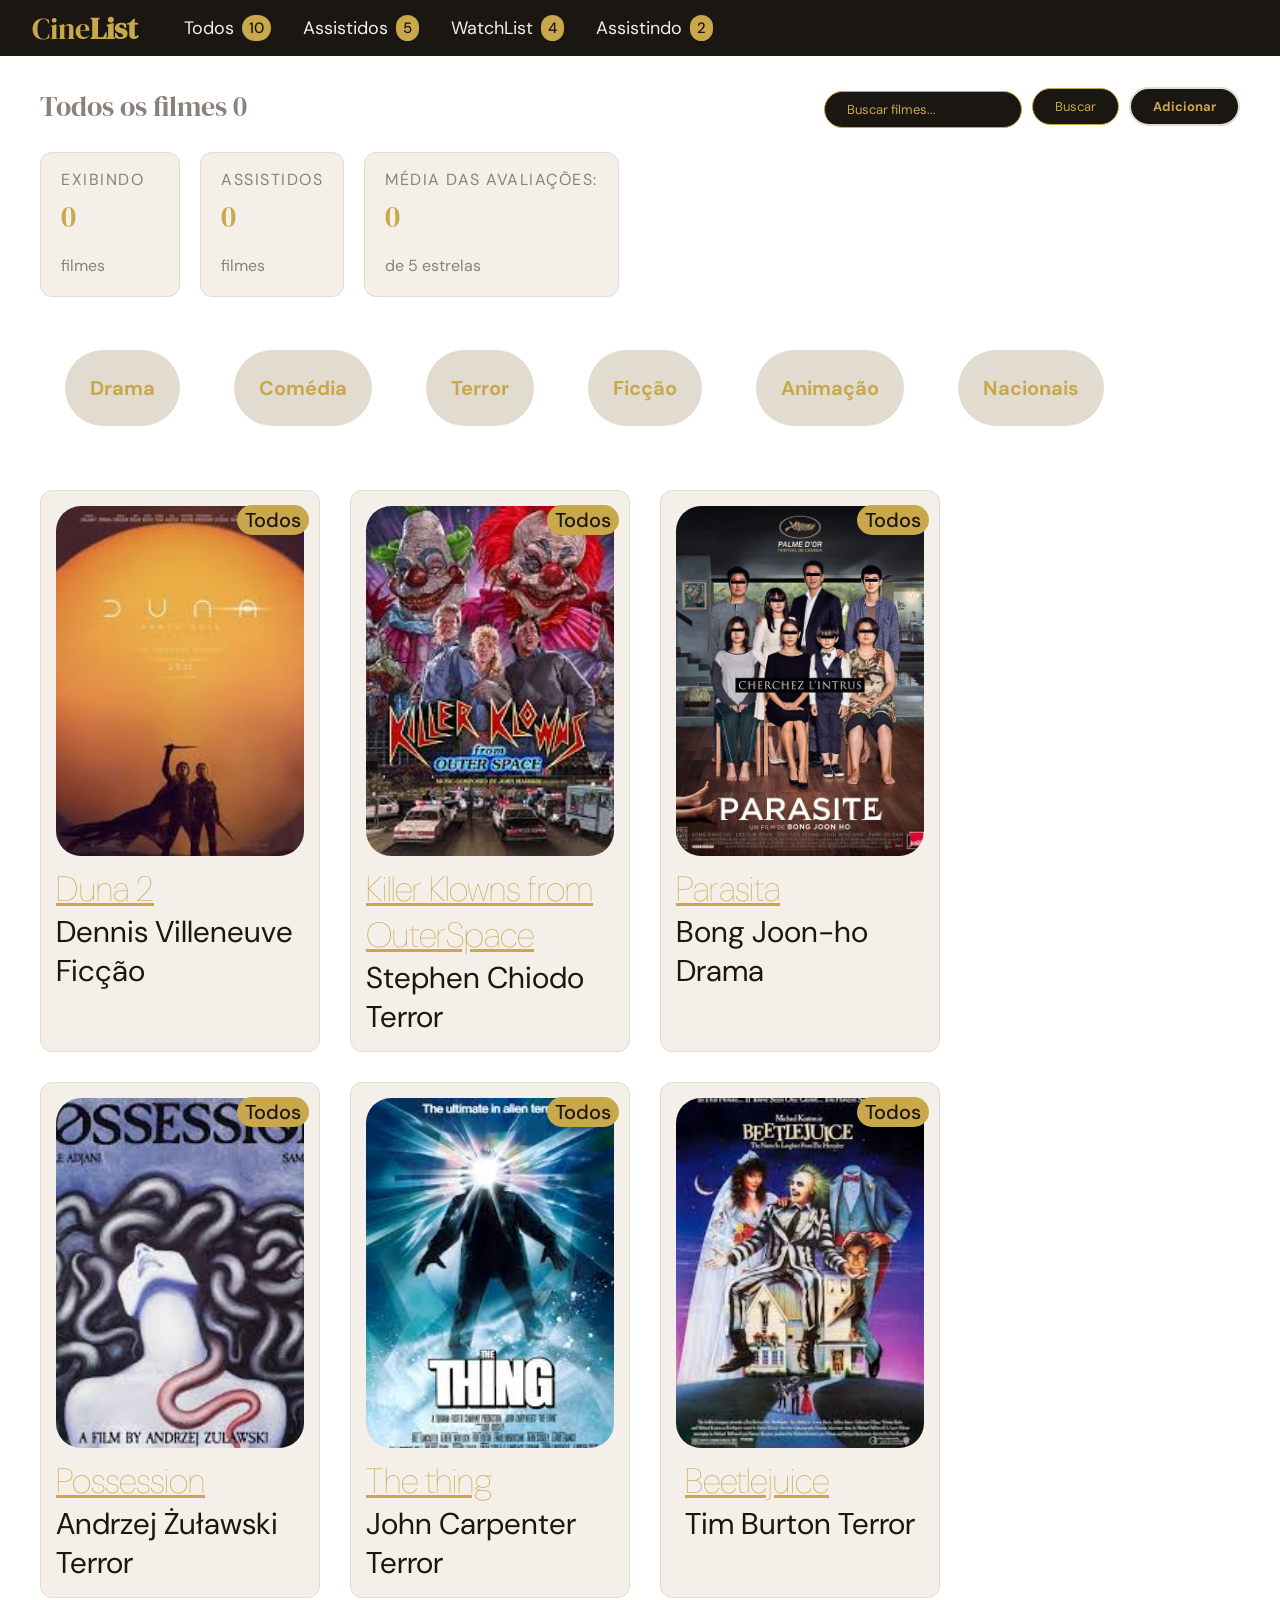
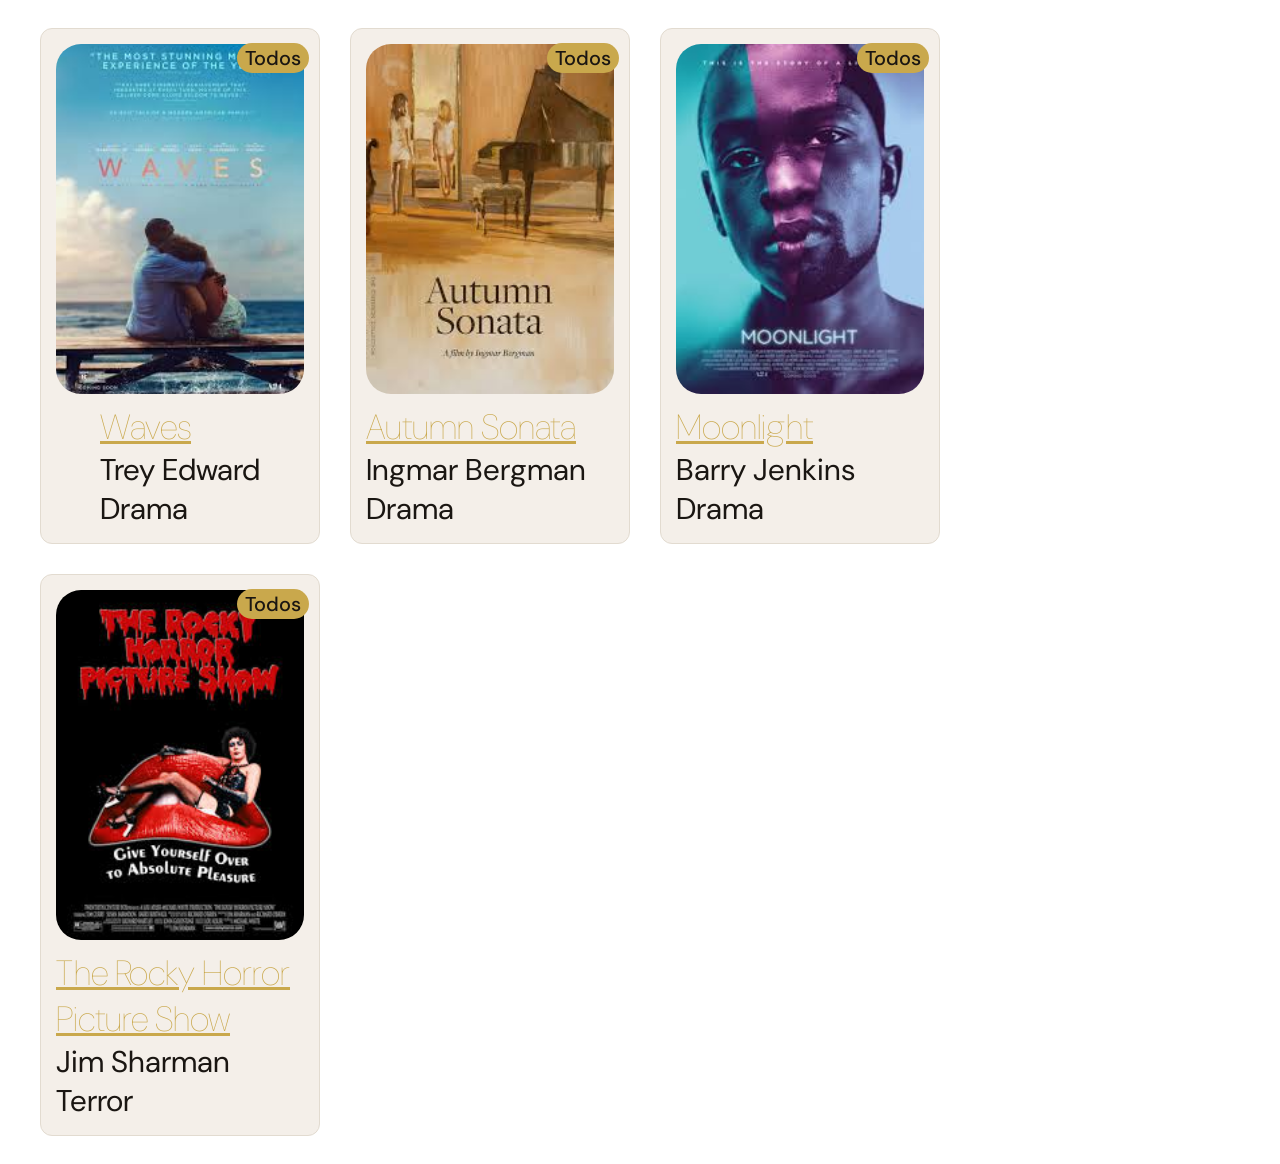
==== index.html @ 7d484a2e "primeiro" ====
<!DOCTYPE html>
<html lang="pt-br">
<head>
    <meta charset="UTF-8">
    <meta name="viewport" content="width=device-width, initial-scale=1.0">
    <title>CineList</title>
    <link href="https://fonts.googleapis.com/css2?family=DM+Serif+Display:ital@0;1&family=DM+Sans:opsz,wght@9..40,300;9..40,400;9..40,500&display=swap" rel="stylesheet">
    <link rel="stylesheet" href="style.css">
</head>
<body>
    <header class="header">
        <h1>Cine<strong>List</strong></h1>
        <nav class="menu">
            <a href="todos.html">Todos <span>10</span></a>
            <a href="assistidos.html">Assistidos <span>5</span></a>
            <a href="watchlist.html">WatchList <span>4</span></a>
            <a href="assistindo.html">Assistindo <span>2</span></a>
        </nav>
    </header>

    <main>
        <div id="todos">
            <h2>Todos os filmes <span id="contador">0</span></h2>
            <div id="pesquisa">
                <div>
                    <input type="text" id="buscador" placeholder="Buscar filmes...">
                </div>
                <button id="buscar">Buscar</button>
                <button type="submit" id="adicionarModal">Adicionar</button>

</div>
            </div>
        </div>

        <div class="cards">
            <div class="card">
                <p class="label">Exibindo</p>
                <h2>0</h2>
                <span>filmes</span>
            </div>
            <div class="card">
                <p class="label">Assistidos</p>
                <h2>0</h2>
                <span>filmes</span>
            </div>
            <div class="card">
                <p class="label">Média das avaliações: </p>
                <h2>0</h2>
                <span>de 5 estrelas</span>
            </div>
        </div>
        <div class="filtros">
            <div id="categoria">
                <a href="">Drama</a>
            </div>
            <div id="categoria">
                <a href="">Comédia</a>
            </div>
            <div id="categoria">
                <a href="">Terror</a>
            </div>
            <div id="categoria">
                <a href="">Ficção</a>
            </div>
            <div id="categoria">
                <a href="">Animação</a>
            </div>
            <div id="categoria">
                <a href="">Nacionais</a>
            </div>
        </div>
        <br>
        <div class="filmes">
            <div class="movie">
                <img src="duna.jpeg" alt="">
                <div class="info">
                    <h3 class="nome">Duna 2</h3>
                    <span class="diretor">Dennis Villeneuve</span>
                    <span class="genero">Ficção</span>
                    <span class="status">Todos</span>
                </div>
            </div>
            <div class="movie">
                <img src="killer.jpeg" alt="">
                <div class="info">
                    <h3 class="nome">Killer Klowns from OuterSpace</h3>
                    <span class="diretor">Stephen Chiodo</span>
                    <span class="genero">Terror</span>
                    <span class="status">Todos</span>
                </div>
            </div>
            <div class="movie">
                <img src="parasita.jpg" alt="">
                <div class="info">
                    <h3 class="nome">Parasita</h3>
                    <span class="diretor">Bong Joon-ho</span>
                    <span class="genero">Drama</span>
                    <span class="status">Todos</span>
                </div>
            </div>
            <div class="movie">
                <img src="possession.jpeg" alt="">
                <div class="info">
                    <h3 class="nome">Possession</h3>
                    <span class="diretor">Andrzej Żuławski</span>
                    <span class="genero">Terror</span>
                    <span class="status">Todos</span>
                </div>
            </div>
            <div class="movie">
                <img src="thing.jpeg" alt="">
                <div class="info">
                    <h3 class="nome">The thing</h3>
                    <span class="diretor">John Carpenter</span>
                    <span class="genero">Terror</span>
                    <span class="status">Todos</span>
                </div>
            </div>
            <div class="movie">
                <img src="beetlejuice.jpeg" alt="">
                <div class="info">
                    <h3 class="nome">Beetlejuice</h3>
                    <span class="diretor">Tim Burton</span>
                    <span class="genero">Terror</span>
                    <span class="status">Todos</span>
                </div>
                
            </div>
            <div class="movie">
                <img src="waves.jpeg" alt="">
                <div class="info">
                    <h3 class="nome">Waves</h3>
                    <span class="diretor">Trey Edward</p>
                    <span class="genero">Drama</span>
                    <span class="status">Todos</span>
                </div>

            </div>
            <div class="movie">
                <img src="sonata.jpeg" alt="">
                <div class="info">
                    <h3 class="nome">Autumn Sonata</h3>
                    <span class="diretor">Ingmar Bergman</span>
                    <span class="genero">Drama</span>
                    <span class="status">Todos</span>
                </div>
            </div>
            <div class="movie">
                <img src="moonlight.jpeg" alt="">
                <div class="info">
                    <h3 class="nome">Moonlight</h3>
                    <span class="diretor">Barry Jenkins</span>
                    <span class="genero">Drama</span>
                    <span class="status">Todos</span>
                </div>
            </div>
            <div class="movie">
                <img src="rocky.jpeg" alt="">
                <div class="info">
                    <h3 class="nome">The Rocky Horror Picture Show</h3>
                    <span class="diretor">Jim Sharman</span>
                    <span class="genero">Terror</span>
                    <span class="status">Todos</span>
                </div>
            </div>
        </div>
    </main>
    <div id="modal" class="hidden">
<div class="modal-content">
    <h2>Adicionar Filme</h2>
    <p id="tituloFilme"></p>
    <label>Nota:</label>
    <div class="rating">
        <span data-value="1">★</span>
        <span data-value="2">★</span>
        <span data-value="3">★</span>
        <span data-value="4">★</span>
        <span data-value="5">★</span>
    </div>
    <input type="hidden" id="nota">
    </div>

    <label>Categoria:</label>
    <select id="categoria">
        <option>Favorito</option>
        <option>Assistido</option>
        <option>Quero ver</option>
    </select>

    <label>
        <input type="checkbox" id="watchlist">Adicionar à watchlist
    </label>

    <button id="salvar">Salvar</button>
    <button id="fecharModal">Fechar</button>
    </div>
    <script src="script.js"></script>
</body>
</html>
---- style.css ----
@import url('https://fonts.googleapis.com/css2?family=DM+Serif+Display:ital@0;1&family=DM+Sans:opsz,wght@9..40,300;9..40,400;9..40,500&display=swap');

:root {
    --cream: #eae4dc;
    --card-bg: #f4efe9;
    --ink: #1a1612;
    --gold: #C9A84C;      
    --muted: #8a817c;
    --border: #e2dbd0;
}

* {
    box-sizing: border-box;
    margin: 0;
    padding: 0;
}

body {
    background-color: var(--yg);
    font-family: 'DM Sans', sans-serif;
    color: var(--ink);
    font-size: 30px;
}


.header {
    background-color: var(--ink);
    padding: 0 32px;
    height: 56px;
    display: flex;
    align-items: center;
    gap: 32px;            
}

.header h1 {
    color: var(--gold);
    font-family: 'DM Serif Display', serif;
    font-weight: 400;
    font-size: 30px;
    white-space: nowrap;
    flex-shrink: 0;
}

.menu {
    display: flex;
    gap: 4px;
    flex: 1;
}

.menu a {
    display: flex;
    align-items: center;
    gap: 8px;
    padding: 6px 14px;
    border-radius: 999px;
    background: transparent;
    border: none;       
    color: var(--card-bg);
    text-decoration: none;
    font-size: 18px;
    transition: background 0.15s, color 0.15s;
}

.menu a:hover {
    color: var(--ink);
    background: var(--gold);
}


.menu a span {
    background-color: var(--gold);
    color: var(--ink);
    padding: 1px 7px;
    border-radius: 999px;
    font-size: 15px;
    font-weight: 500;
    line-height: 1.6;
}
.menu a span:hover{
    background: #000000;
    color: var(--card-bg);
}

main {
    padding: 28px 40px;
}

#todos {
    display: flex;
    justify-content: space-between;
    align-items: center;
    margin-bottom: 24px;
}

#todos h2 {
    font-family: 'DM Serif Display', serif;
    font-size: 28px;
    font-weight: 400;
    color: var(--muted);
}

#pesquisa {
    display: flex;
    gap: 10px;
    align-items: center;
}

#buscar {
    background-color: var(--ink);
    color: var(--gold);
    border: 1px solid var(--gold);
    border-radius: 20px;
    padding: 9px 22px;
    font-family: 'DM Sans', sans-serif;
    font-size: 13px;
    cursor: pointer;
    transition: background 0.2s, color 0.2s;
}

#buscar:hover {
    background-color: var(--gold);
    color: var(--ink);
    font-weight: bold;
}

#buscador {
    background-color: var(--ink);
    color: var(--gold);
    border: 1px solid var(--gold);
    border-radius: 20px;
    padding: 9px 22px;
    font-family: 'DM Sans', sans-serif;
    font-size: 13px;
    cursor:text;
    transition: background 0.2s, color 0.2s;
    
}
#buscador:hover {
    background-color: var(--gold);
    color: var(--ink);
    font-weight: bold;
}
#buscador::placeholder{
    color: var(--gold);
}
#buscador:hover::placeholder{
    color: var(--ink);
}
.cards {
    display: flex;
    gap: 20px;
    flex-wrap: wrap;
    margin-bottom: 28px;
}

.card {
    background-color: var(--card-bg);
    padding: 16px 20px;
    border-radius: 12px;
    min-width: 140px;
    border: 1px solid var(--border);
}

.card .label {
    font-size: 16px;
    letter-spacing: 1.5px;
    text-transform: uppercase;
    color: var(--muted);
    margin: 0 0 6px;
}

.card h2 {
    font-family: 'DM Serif Display', serif;
    font-size: 30px;
    font-weight: 400;
    color: var(--gold);
    margin: 0 0 4px;
}

.card span {
    font-size: 16px;
    color: var(--muted);
}

.card:hover{
    transform: scale(1.1);
    background-color: var(--muted);
}
.card:hover .label {
    color: var(--ink);
}

.card:hover h2 {
    color: var(--gold);
}

.card:hover span {
    color: var(--ink);
}
#adicionarModal {
    background-color: var(--ink);
    color: var(--gold);
    border: 2px solid var(--border);
    border-radius: 20px;        /* igual ao #buscar */
    padding: 9px 22px;          /* igual ao #buscar */
    font-family: 'DM Sans', sans-serif;
    font-size: 13px;
    font-weight: bold;
    cursor: pointer;
    transition: background 0.2s, color 0.2s;
    width: auto;                
    height: auto;             
}

#adicionarModal:hover {
    background-color: var(--gold);
    color: var(--ink);
}
.filtros {
    display: flex;
    gap: 4px;
    flex: 1;
}

#categoria a {
    display: flex;
    align-items: center;
    padding: 25px;
    margin: 25px;
    border-radius: 999px;
    background: var(--border);
    border: none; 
    color: var(--gold);
    text-decoration: none;
    font-size: 20px;
    transition: background 0.15s, color 0.15s;
    font-weight: bold;
}

#categoria a:hover {
    color: var(--ink);
    background: var(--gold);
    text-decoration: underline;
}


.filmes {
    display: flex;
    flex-wrap: wrap;
    gap: 30px;
}
.movie {
    display: flex;
    flex-direction: column;
    align-items: center;
    width: 250px;
    position: relative;
}
.filmes img {
    width: 250px;
    height: 350px;
    object-fit: cover;
    border-radius: 25px;
    margin-bottom: 10px;
}

.movie img:hover {
    transform: scale(1.1);
    transition: ease-in-out 2ms;
    box-shadow: #000000;
}

.movie .nome {
    color: var(--gold);
    font-weight:lighter;
    text-decoration:underline;
    
}
.movie {
    background-color: var(--card-bg);
    border: 1px solid var(--border);
    border-radius: 12px;
    overflow: hidden;
    width: 280px;
    padding: 15px;
    transition: transform 0.2s, box-shadow 0.2s;
    cursor: pointer;
}

.movie:hover {
    transform: translateY(-4px);
    box-shadow: 0 10px 24px rgba(0,0,0,0.12);
}

.movie img {
    width: 100%;
    aspect-ratio: 2/3;
    object-fit: cover;
    display: block;
}

.movie-info {
    padding: 12px;
    display: flex;
    flex-direction: column;
    gap: 4px;
}

.movie-info h3 {
    font-family: 'DM Serif Display', serif;
    font-size: 12px;
    color: var(--gold);
    margin: 0;
}


.status {
    display: inline-block;
    background-color: var(--gold);
    color: var(--ink);
    font-size: 20px;
    font-weight: 500;
    padding: 2px 8px;
    border-radius: 999px;
    align-self: flex-start;
    margin-top: 4px;
    position: absolute;
    top: 10px;
    right: 10px;
}

#modal {
    display: none;
    position: fixed;
    inset: 0;
    background: rgba(0,0,0,0.6);

    align-items: center;
    justify-content: center;

    z-index: 9999;
}

#modal.active {
    display: flex;
}

.modal-content {
    background: var(--card-bg);
    color: var(--ink);
    padding: 30px;
    border-radius: 16px;
    border: 1px solid var(--border);

    width: 400px;
    max-width: 90%;

    display: flex;
    flex-direction: column;
    gap: 12px;
}
.modal-content h2 {
    font-family: 'DM Serif Display', serif;
    color: var(--gold);
}
.modal-content input,
.modal-content select {
    padding: 8px;
    border-radius: 8px;
    border: 1px solid var(--border);
}
.rating span {
    font-size: 24px;
    color: var(--border);
    cursor: pointer;
    transition: 0.2s;
}

.rating span.active {
    color: var(--gold);
}
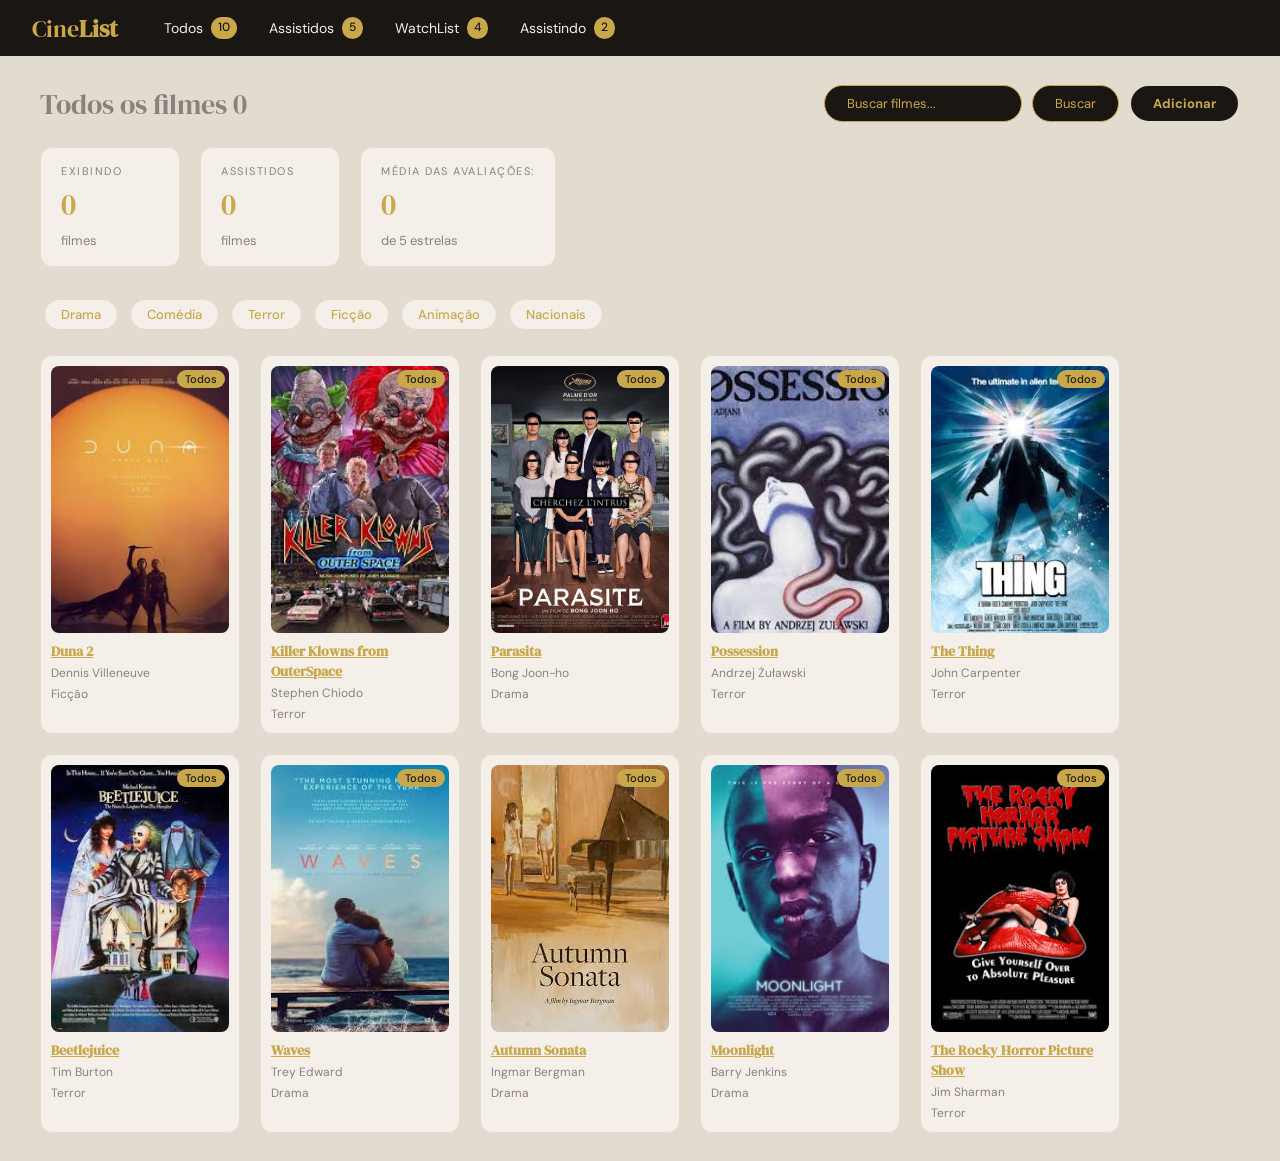
==== commit 78047ee7: "repaginacao" ====
--- a/index.html
+++ b/index.html
@@ -11,7 +11,7 @@
     <header class="header">
         <h1>Cine<strong>List</strong></h1>
         <nav class="menu">
-            <a href="todos.html">Todos <span>10</span></a>
+            <a href="index.html">Todos <span>10</span></a>
             <a href="assistidos.html">Assistidos <span>5</span></a>
             <a href="watchlist.html">WatchList <span>4</span></a>
             <a href="assistindo.html">Assistindo <span>2</span></a>
@@ -22,13 +22,9 @@
         <div id="todos">
             <h2>Todos os filmes <span id="contador">0</span></h2>
             <div id="pesquisa">
-                <div>
-                    <input type="text" id="buscador" placeholder="Buscar filmes...">
-                </div>
+                <input type="text" id="buscador" placeholder="Buscar filmes...">
                 <button id="buscar">Buscar</button>
-                <button type="submit" id="adicionarModal">Adicionar</button>
-
-</div>
+                <button type="button" id="adicionarModal">Adicionar</button>
             </div>
         </div>
 
@@ -44,156 +40,162 @@
                 <span>filmes</span>
             </div>
             <div class="card">
-                <p class="label">Média das avaliações: </p>
+                <p class="label">Média das avaliações:</p>
                 <h2>0</h2>
                 <span>de 5 estrelas</span>
             </div>
         </div>
+
         <div class="filtros">
-            <div id="categoria">
-                <a href="">Drama</a>
-            </div>
-            <div id="categoria">
-                <a href="">Comédia</a>
-            </div>
-            <div id="categoria">
-                <a href="">Terror</a>
-            </div>
-            <div id="categoria">
-                <a href="">Ficção</a>
-            </div>
-            <div id="categoria">
-                <a href="">Animação</a>
-            </div>
-            <div id="categoria">
-                <a href="">Nacionais</a>
-            </div>
-        </div>
+            <div class="categoria"><a href="">Drama</a></div>
+            <div class="categoria"><a href="">Comédia</a></div>
+            <div class="categoria"><a href="">Terror</a></div>
+            <div class="categoria"><a href="">Ficção</a></div>
+            <div class="categoria"><a href="">Animação</a></div>
+            <div class="categoria"><a href="">Nacionais</a></div>
+        </div>
+
         <br>
+
         <div class="filmes">
             <div class="movie">
-                <img src="duna.jpeg" alt="">
+                <img src="duna.jpeg" alt="Duna 2">
                 <div class="info">
                     <h3 class="nome">Duna 2</h3>
                     <span class="diretor">Dennis Villeneuve</span>
+                    <br>
                     <span class="genero">Ficção</span>
                     <span class="status">Todos</span>
                 </div>
             </div>
             <div class="movie">
-                <img src="killer.jpeg" alt="">
+                <img src="killer.jpeg" alt="Killer Klowns">
                 <div class="info">
                     <h3 class="nome">Killer Klowns from OuterSpace</h3>
                     <span class="diretor">Stephen Chiodo</span>
-                    <span class="genero">Terror</span>
-                    <span class="status">Todos</span>
-                </div>
-            </div>
-            <div class="movie">
-                <img src="parasita.jpg" alt="">
+                    <br>
+                    <span class="genero">Terror</span>
+                    <span class="status">Todos</span>
+                </div>
+            </div>
+            <div class="movie">
+                <img src="parasita.jpg" alt="Parasita">
                 <div class="info">
                     <h3 class="nome">Parasita</h3>
                     <span class="diretor">Bong Joon-ho</span>
-                    <span class="genero">Drama</span>
-                    <span class="status">Todos</span>
-                </div>
-            </div>
-            <div class="movie">
-                <img src="possession.jpeg" alt="">
+                    <br>
+                    <span class="genero">Drama</span>
+                    <span class="status">Todos</span>
+                </div>
+            </div>
+            <div class="movie">
+                <img src="possession.jpeg" alt="Possession">
                 <div class="info">
                     <h3 class="nome">Possession</h3>
                     <span class="diretor">Andrzej Żuławski</span>
-                    <span class="genero">Terror</span>
-                    <span class="status">Todos</span>
-                </div>
-            </div>
-            <div class="movie">
-                <img src="thing.jpeg" alt="">
-                <div class="info">
-                    <h3 class="nome">The thing</h3>
+                    <br>
+                    <span class="genero">Terror</span>
+                    <span class="status">Todos</span>
+                </div>
+            </div>
+            <div class="movie">
+                <img src="thing.jpeg" alt="The Thing">
+                <div class="info">
+                    <h3 class="nome">The Thing</h3>
                     <span class="diretor">John Carpenter</span>
-                    <span class="genero">Terror</span>
-                    <span class="status">Todos</span>
-                </div>
-            </div>
-            <div class="movie">
-                <img src="beetlejuice.jpeg" alt="">
+                    <br>
+                    <span class="genero">Terror</span>
+                    <span class="status">Todos</span>
+                </div>
+            </div>
+            <div class="movie">
+                <img src="beetlejuice.jpeg" alt="Beetlejuice">
                 <div class="info">
                     <h3 class="nome">Beetlejuice</h3>
                     <span class="diretor">Tim Burton</span>
-                    <span class="genero">Terror</span>
-                    <span class="status">Todos</span>
-                </div>
-                
-            </div>
-            <div class="movie">
-                <img src="waves.jpeg" alt="">
+                    <br>
+                    <span class="genero">Terror</span>
+                    <span class="status">Todos</span>
+                </div>
+            </div>
+            <div class="movie">
+                <img src="waves.jpeg" alt="Waves">
                 <div class="info">
                     <h3 class="nome">Waves</h3>
-                    <span class="diretor">Trey Edward</p>
-                    <span class="genero">Drama</span>
-                    <span class="status">Todos</span>
-                </div>
-
-            </div>
-            <div class="movie">
-                <img src="sonata.jpeg" alt="">
+                    <span class="diretor">Trey Edward</span>
+                    <br>
+                    <span class="genero">Drama</span>
+                    <span class="status">Todos</span>
+                </div>
+            </div>
+            <div class="movie">
+                <img src="sonata.jpeg" alt="Autumn Sonata">
                 <div class="info">
                     <h3 class="nome">Autumn Sonata</h3>
                     <span class="diretor">Ingmar Bergman</span>
-                    <span class="genero">Drama</span>
-                    <span class="status">Todos</span>
-                </div>
-            </div>
-            <div class="movie">
-                <img src="moonlight.jpeg" alt="">
+                    <br>
+                    <span class="genero">Drama</span>
+                    <span class="status">Todos</span>
+                </div>
+            </div>
+            <div class="movie">
+                <img src="moonlight.jpeg" alt="Moonlight">
                 <div class="info">
                     <h3 class="nome">Moonlight</h3>
                     <span class="diretor">Barry Jenkins</span>
-                    <span class="genero">Drama</span>
-                    <span class="status">Todos</span>
-                </div>
-            </div>
-            <div class="movie">
-                <img src="rocky.jpeg" alt="">
+                    <br>
+                    <span class="genero">Drama</span>
+                    <span class="status">Todos</span>
+                </div>
+            </div>
+            <div class="movie">
+                <img src="rocky.jpeg" alt="Rocky Horror">
                 <div class="info">
                     <h3 class="nome">The Rocky Horror Picture Show</h3>
                     <span class="diretor">Jim Sharman</span>
+                    <br>
                     <span class="genero">Terror</span>
                     <span class="status">Todos</span>
                 </div>
             </div>
         </div>
     </main>
-    <div id="modal" class="hidden">
-<div class="modal-content">
-    <h2>Adicionar Filme</h2>
-    <p id="tituloFilme"></p>
-    <label>Nota:</label>
-    <div class="rating">
-        <span data-value="1">★</span>
-        <span data-value="2">★</span>
-        <span data-value="3">★</span>
-        <span data-value="4">★</span>
-        <span data-value="5">★</span>
+    <div id="modal">
+        <div class="modal-content">
+            <h2 id="tituloFilme"></h2>
+            <img id="posterDetalhe" style="width:100%; border-radius:10px;" alt="">
+            <p id="descricaoFilme"></p>
+            <p id="notaGeral"></p>
+            <p id="suaNota"></p>
+            <p id="infoExtra"></p>
+
+            <label>Nota</label>
+            <div class="rating">
+                <span data-value="1">★</span>
+                <span data-value="2">★</span>
+                <span data-value="3">★</span>
+                <span data-value="4">★</span>
+                <span data-value="5">★</span>
+            </div>
+
+            <label>Categoria</label>
+            <select id="categoriaFilme">
+                <option value="Favorito">Favorito</option>
+                <option value="Assistido">Assistido</option>
+                <option value="Quero ver">Quero ver</option>
+            </select>
+
+            <label style="display:flex; align-items:center; gap:8px; font-size:14px;">
+                <input type="checkbox" id="watchlist"> Adicionar à Watchlist
+            </label>
+
+            <div class="modal-actions">
+                <button id="salvar">Salvar</button>
+                <button id="fecharModal">Cancelar</button>
+            </div>
+        </div>
     </div>
-    <input type="hidden" id="nota">
-    </div>
-
-    <label>Categoria:</label>
-    <select id="categoria">
-        <option>Favorito</option>
-        <option>Assistido</option>
-        <option>Quero ver</option>
-    </select>
-
-    <label>
-        <input type="checkbox" id="watchlist">Adicionar à watchlist
-    </label>
-
-    <button id="salvar">Salvar</button>
-    <button id="fecharModal">Fechar</button>
-    </div>
+
     <script src="script.js"></script>
 </body>
 </html>
--- a/style.css
+++ b/style.css
@@ -1,11 +1,10 @@
-
 @import url('https://fonts.googleapis.com/css2?family=DM+Serif+Display:ital@0;1&family=DM+Sans:opsz,wght@9..40,300;9..40,400;9..40,500&display=swap');
 
 :root {
     --cream: #eae4dc;
     --card-bg: #f4efe9;
     --ink: #1a1612;
-    --gold: #C9A84C;      
+    --gold: #C9A84C;
     --muted: #8a817c;
     --border: #e2dbd0;
 }
@@ -17,27 +16,27 @@
 }
 
 body {
-    background-color: var(--yg);
+    background-color: var(--border);
     font-family: 'DM Sans', sans-serif;
     color: var(--ink);
-    font-size: 30px;
-}
-
-
+    font-size: 16px; /* CORRIGIDO: estava 30px, deixava tudo gigante */
+}
+
+/* ---- HEADER ---- */
 .header {
     background-color: var(--ink);
     padding: 0 32px;
     height: 56px;
     display: flex;
     align-items: center;
-    gap: 32px;            
+    gap: 32px;
 }
 
 .header h1 {
     color: var(--gold);
     font-family: 'DM Serif Display', serif;
     font-weight: 400;
-    font-size: 30px;
+    font-size: 24px;
     white-space: nowrap;
     flex-shrink: 0;
 }
@@ -55,10 +54,10 @@
     padding: 6px 14px;
     border-radius: 999px;
     background: transparent;
-    border: none;       
+    border: none;
     color: var(--card-bg);
     text-decoration: none;
-    font-size: 18px;
+    font-size: 14px;
     transition: background 0.15s, color 0.15s;
 }
 
@@ -66,22 +65,23 @@
     color: var(--ink);
     background: var(--gold);
 }
-
 
 .menu a span {
     background-color: var(--gold);
     color: var(--ink);
     padding: 1px 7px;
     border-radius: 999px;
-    font-size: 15px;
+    font-size: 12px;
     font-weight: 500;
     line-height: 1.6;
 }
-.menu a span:hover{
+
+.menu a:hover span {
     background: #000000;
     color: var(--card-bg);
 }
 
+/* ---- MAIN ---- */
 main {
     padding: 28px 40px;
 }
@@ -106,7 +106,9 @@
     align-items: center;
 }
 
-#buscar {
+/* ---- BOTÕES DE PESQUISA ---- */
+#buscar,
+#adicionarModal {
     background-color: var(--ink);
     color: var(--gold);
     border: 1px solid var(--gold);
@@ -118,9 +120,15 @@
     transition: background 0.2s, color 0.2s;
 }
 
-#buscar:hover {
+#buscar:hover,
+#adicionarModal:hover {
     background-color: var(--gold);
     color: var(--ink);
+    font-weight: bold;
+}
+
+#adicionarModal {
+    border: 2px solid var(--border);
     font-weight: bold;
 }
 
@@ -132,21 +140,27 @@
     padding: 9px 22px;
     font-family: 'DM Sans', sans-serif;
     font-size: 13px;
-    cursor:text;
+    cursor: text;
     transition: background 0.2s, color 0.2s;
-    
-}
-#buscador:hover {
+    outline: none;
+}
+
+#buscador:hover,
+#buscador:focus {
     background-color: var(--gold);
     color: var(--ink);
-    font-weight: bold;
-}
-#buscador::placeholder{
-    color: var(--gold);
-}
-#buscador:hover::placeholder{
-    color: var(--ink);
-}
+}
+
+#buscador::placeholder {
+    color: var(--gold);
+}
+
+#buscador:hover::placeholder,
+#buscador:focus::placeholder {
+    color: var(--ink);
+}
+
+/* ---- CARDS DE STATS ---- */
 .cards {
     display: flex;
     gap: 20px;
@@ -160,10 +174,11 @@
     border-radius: 12px;
     min-width: 140px;
     border: 1px solid var(--border);
+    transition: transform 0.2s, background 0.2s;
 }
 
 .card .label {
-    font-size: 16px;
+    font-size: 11px;
     letter-spacing: 1.5px;
     text-transform: uppercase;
     color: var(--muted);
@@ -179,113 +194,71 @@
 }
 
 .card span {
-    font-size: 16px;
-    color: var(--muted);
-}
-
-.card:hover{
-    transform: scale(1.1);
+    font-size: 13px;
+    color: var(--muted);
+}
+
+.card:hover {
+    transform: scale(1.05);
     background-color: var(--muted);
 }
+
 .card:hover .label {
     color: var(--ink);
 }
 
-.card:hover h2 {
-    color: var(--gold);
-}
-
 .card:hover span {
     color: var(--ink);
 }
-#adicionarModal {
-    background-color: var(--ink);
-    color: var(--gold);
-    border: 2px solid var(--border);
-    border-radius: 20px;        /* igual ao #buscar */
-    padding: 9px 22px;          /* igual ao #buscar */
-    font-family: 'DM Sans', sans-serif;
-    font-size: 13px;
-    font-weight: bold;
-    cursor: pointer;
-    transition: background 0.2s, color 0.2s;
-    width: auto;                
-    height: auto;             
-}
-
-#adicionarModal:hover {
-    background-color: var(--gold);
-    color: var(--ink);
-}
+
+/* ---- FILTROS ---- */
 .filtros {
     display: flex;
     gap: 4px;
-    flex: 1;
-}
-
-#categoria a {
-    display: flex;
-    align-items: center;
-    padding: 25px;
-    margin: 25px;
+    flex-wrap: wrap;
+}
+
+/* CORRIGIDO: era #categoria (id duplicado), agora é .categoria */
+.categoria a {
+    display: inline-flex;
+    align-items: center;
+    padding: 6px 16px;
+    margin: 4px;
     border-radius: 999px;
-    background: var(--border);
-    border: none; 
+    background: var(--card-bg);
+    border: 1px solid var(--border);
     color: var(--gold);
     text-decoration: none;
-    font-size: 20px;
+    font-size: 13px;
+    font-weight: 500;
     transition: background 0.15s, color 0.15s;
-    font-weight: bold;
-}
-
-#categoria a:hover {
+}
+
+.categoria a:hover {
     color: var(--ink);
     background: var(--gold);
-    text-decoration: underline;
-}
-
-
+}
+
+/* ---- FILMES ---- */
 .filmes {
     display: flex;
     flex-wrap: wrap;
-    gap: 30px;
-}
-.movie {
-    display: flex;
-    flex-direction: column;
-    align-items: center;
-    width: 250px;
-    position: relative;
-}
-.filmes img {
-    width: 250px;
-    height: 350px;
-    object-fit: cover;
-    border-radius: 25px;
-    margin-bottom: 10px;
-}
-
-.movie img:hover {
-    transform: scale(1.1);
-    transition: ease-in-out 2ms;
-    box-shadow: #000000;
-}
-
-.movie .nome {
-    color: var(--gold);
-    font-weight:lighter;
-    text-decoration:underline;
-    
-}
+    gap: 20px;
+}
+
 .movie {
     background-color: var(--card-bg);
     border: 1px solid var(--border);
     border-radius: 12px;
     overflow: hidden;
-    width: 280px;
-    padding: 15px;
+    width: 200px;
+    padding: 10px;
     transition: transform 0.2s, box-shadow 0.2s;
     cursor: pointer;
+    position: relative;
+    display: flex;
+    flex-direction: column;
+    gap: 8px;
 }
 
 .movie:hover {
@@ -297,86 +270,243 @@
     width: 100%;
     aspect-ratio: 2/3;
     object-fit: cover;
+    border-radius: 8px;
     display: block;
 }
 
-.movie-info {
-    padding: 12px;
-    display: flex;
-    flex-direction: column;
-    gap: 4px;
-}
-
-.movie-info h3 {
+.movie .nome {
     font-family: 'DM Serif Display', serif;
+    font-size: 14px;
+    color: var(--gold);
+    text-decoration: underline;
+}
+
+.movie .diretor,
+.movie .genero {
     font-size: 12px;
-    color: var(--gold);
-    margin: 0;
-}
-
+    color: var(--muted);
+}
 
 .status {
     display: inline-block;
     background-color: var(--gold);
     color: var(--ink);
-    font-size: 20px;
+    font-size: 11px;
     font-weight: 500;
     padding: 2px 8px;
     border-radius: 999px;
-    align-self: flex-start;
-    margin-top: 4px;
     position: absolute;
-    top: 10px;
-    right: 10px;
-}
-
+    top: 14px;
+    right: 14px;
+}
+
+/* ---- MODAL ---- */
+
+/* CORRIGIDO: era display:none com classe .hidden no HTML;
+   agora o modal começa oculto via CSS e ativa com .active */
 #modal {
-    display: none;
     position: fixed;
     inset: 0;
-    background: rgba(0,0,0,0.6);
-
+    background: rgba(0, 0, 0, 0.65);
+    backdrop-filter: blur(6px);
+    display: none;          /* oculto por padrão */
     align-items: center;
     justify-content: center;
-
     z-index: 9999;
 }
 
 #modal.active {
-    display: flex;
+    display: flex;          /* visível quando JS adiciona .active */
 }
 
 .modal-content {
     background: var(--card-bg);
     color: var(--ink);
-    padding: 30px;
-    border-radius: 16px;
+    padding: 28px;
+    border-radius: 20px;
     border: 1px solid var(--border);
-
-    width: 400px;
+    width: 420px;
     max-width: 90%;
-
+    max-height: 90vh;
+    overflow-y: auto;
     display: flex;
     flex-direction: column;
-    gap: 12px;
-}
+    gap: 14px;
+    box-shadow: 0 20px 60px rgba(0,0,0,0.25);
+    animation: fadeIn 0.25s ease;
+}
+
 .modal-content h2 {
     font-family: 'DM Serif Display', serif;
     color: var(--gold);
-}
-.modal-content input,
-.modal-content select {
-    padding: 8px;
-    border-radius: 8px;
-    border: 1px solid var(--border);
-}
+    font-size: 22px;
+}
+
+.modal-content label {
+    font-size: 13px;
+    color: var(--muted);
+    font-weight: 500;
+}
+
+#infoExtra {
+    font-size: 13px;
+    color: var(--muted);
+}
+
+#descricaoFilme {
+    font-size: 13px;
+    color: var(--muted);
+    line-height: 1.5;
+}
+
+#notaGeral,
+#suaNota {
+    font-size: 13px;
+    font-weight: 400;
+    color: var(--ink);
+}
+
+.rating {
+    display: flex;
+    gap: 6px;
+}
+
 .rating span {
-    font-size: 24px;
+    font-size: 26px;
     color: var(--border);
     cursor: pointer;
     transition: 0.2s;
 }
 
+.rating span:hover,
 .rating span.active {
     color: var(--gold);
+    transform: scale(1.2);
+}
+
+.modal-content select {
+    padding: 10px;
+    border-radius: 10px;
+    border: 1px solid var(--border);
+    background: white;
+    font-family: 'DM Sans', sans-serif;
+    font-size: 14px;
+    color: var(--ink);
+}
+
+.modal-actions {
+    display: flex;
+    justify-content: space-between;
+    gap: 10px;
+}
+
+.modal-actions button {
+    flex: 1;
+    padding: 10px;
+    border-radius: 999px;
+    border: none;
+    font-size: 14px;
+    font-weight: bold;
+    cursor: pointer;
+    transition: 0.2s;
+}
+
+#salvar {
+    background: var(--gold);
+    color: var(--ink);
+}
+
+#salvar:hover {
+    transform: scale(1.05);
+}
+
+#fecharModal {
+    background: transparent;
+    border: 1px solid var(--border) !important;
+    color: var(--ink);
+}
+
+#fecharModal:hover {
+    background: var(--border);
+}
+
+@keyframes fadeIn {
+    from {
+        opacity: 0;
+        transform: translateY(10px);
+    }
+    to {
+        opacity: 1;
+        transform: translateY(0);
+    }
+}
+
+/* ---- LINK ATIVO NO MENU ---- */
+.menu a.ativo {
+    background: var(--gold);
+    color: var(--ink);
+    font-weight: 500;
+}
+
+.menu a.ativo span {
+    background: var(--ink);
+    color: var(--gold);
+}
+
+/* ---- BOTÃO REMOVER ---- */
+.btn-remover {
+    background: transparent !important;
+    border: 1px solid #c0392b !important;
+    color: #c0392b !important;
+}
+
+.btn-remover:hover {
+    background: #c0392b !important;
+    color: #fff !important;
+}
+
+/* ---- ESTADO VAZIO ---- */
+.vazio {
+    text-align: center;
+    padding: 60px 20px;
+    color: var(--muted);
+    font-size: 15px;
+    display: flex;
+    flex-direction: column;
+    align-items: center;
+    gap: 12px;
+}
+
+.vazio a {
+    color: var(--gold);
+    text-decoration: underline;
+    font-size: 14px;
+}
+
+.hidden {
+    display: none !important;
+}
+
+/* ---- TOAST ---- */
+#toast {
+    position: fixed;
+    bottom: 32px;
+    left: 50%;
+    transform: translateX(-50%) translateY(20px);
+    background: var(--ink);
+    color: var(--gold);
+    border: 1px solid var(--gold);
+    padding: 10px 24px;
+    border-radius: 999px;
+    font-size: 14px;
+    font-weight: 500;
+    opacity: 0;
+    pointer-events: none;
+    transition: opacity 0.3s ease, transform 0.3s ease;
+    z-index: 99999;
+}
+
+#toast.show {
+    opacity: 1;
+    transform: translateX(-50%) translateY(0);
 }
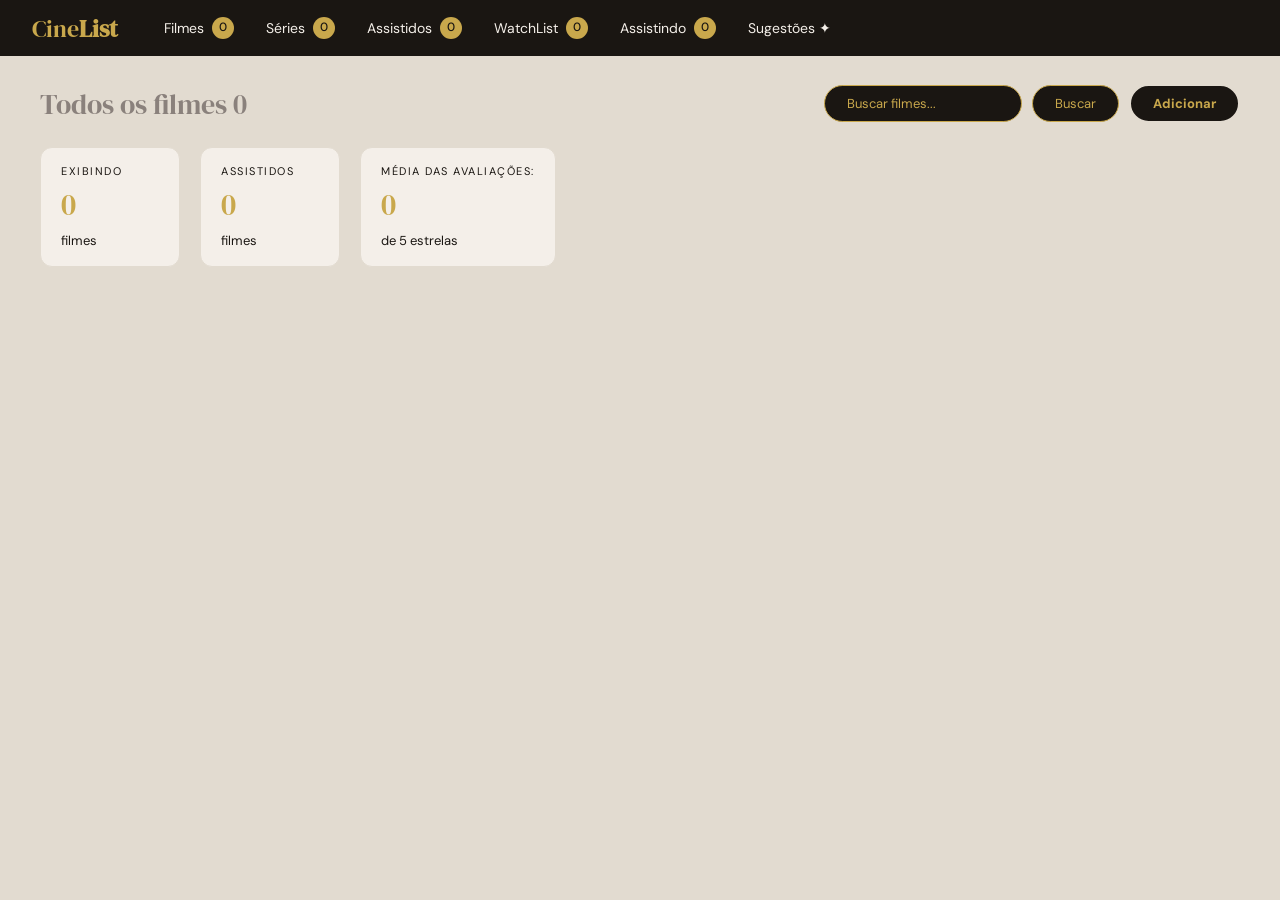
==== commit 70630c8c: "consertar erros" ====
--- a/index.html
+++ b/index.html
@@ -9,12 +9,14 @@
 </head>
 <body>
     <header class="header">
-        <h1>Cine<strong>List</strong></h1>
+        <a href="index.html" class="logo-link"><h1>Cine<strong>List</strong></h1></a>
         <nav class="menu">
-            <a href="index.html">Todos <span>10</span></a>
-            <a href="assistidos.html">Assistidos <span>5</span></a>
-            <a href="watchlist.html">WatchList <span>4</span></a>
-            <a href="assistindo.html">Assistindo <span>2</span></a>
+            <a href="index.html">Filmes <span id="nav-count-filmes">0</span></a>
+            <a href="series.html">Séries <span id="nav-count-series">0</span></a>
+            <a href="assistidos.html">Assistidos <span id="nav-count-assistidos">0</span></a>
+            <a href="watchlist.html">WatchList <span id="nav-count-watchlist">0</span></a>
+            <a href="assistindo.html">Assistindo <span id="nav-count-assistindo">0</span></a>
+            <a href="sugestoes.html">Sugestões ✦</a>
         </nav>
     </header>
 
@@ -46,120 +48,11 @@
             </div>
         </div>
 
-        <div class="filtros">
-            <div class="categoria"><a href="">Drama</a></div>
-            <div class="categoria"><a href="">Comédia</a></div>
-            <div class="categoria"><a href="">Terror</a></div>
-            <div class="categoria"><a href="">Ficção</a></div>
-            <div class="categoria"><a href="">Animação</a></div>
-            <div class="categoria"><a href="">Nacionais</a></div>
-        </div>
+        <div class="filtros"></div>
+        <br>
+        <div class="filmes"></div>
+    </main>
 
-        <br>
-
-        <div class="filmes">
-            <div class="movie">
-                <img src="duna.jpeg" alt="Duna 2">
-                <div class="info">
-                    <h3 class="nome">Duna 2</h3>
-                    <span class="diretor">Dennis Villeneuve</span>
-                    <br>
-                    <span class="genero">Ficção</span>
-                    <span class="status">Todos</span>
-                </div>
-            </div>
-            <div class="movie">
-                <img src="killer.jpeg" alt="Killer Klowns">
-                <div class="info">
-                    <h3 class="nome">Killer Klowns from OuterSpace</h3>
-                    <span class="diretor">Stephen Chiodo</span>
-                    <br>
-                    <span class="genero">Terror</span>
-                    <span class="status">Todos</span>
-                </div>
-            </div>
-            <div class="movie">
-                <img src="parasita.jpg" alt="Parasita">
-                <div class="info">
-                    <h3 class="nome">Parasita</h3>
-                    <span class="diretor">Bong Joon-ho</span>
-                    <br>
-                    <span class="genero">Drama</span>
-                    <span class="status">Todos</span>
-                </div>
-            </div>
-            <div class="movie">
-                <img src="possession.jpeg" alt="Possession">
-                <div class="info">
-                    <h3 class="nome">Possession</h3>
-                    <span class="diretor">Andrzej Żuławski</span>
-                    <br>
-                    <span class="genero">Terror</span>
-                    <span class="status">Todos</span>
-                </div>
-            </div>
-            <div class="movie">
-                <img src="thing.jpeg" alt="The Thing">
-                <div class="info">
-                    <h3 class="nome">The Thing</h3>
-                    <span class="diretor">John Carpenter</span>
-                    <br>
-                    <span class="genero">Terror</span>
-                    <span class="status">Todos</span>
-                </div>
-            </div>
-            <div class="movie">
-                <img src="beetlejuice.jpeg" alt="Beetlejuice">
-                <div class="info">
-                    <h3 class="nome">Beetlejuice</h3>
-                    <span class="diretor">Tim Burton</span>
-                    <br>
-                    <span class="genero">Terror</span>
-                    <span class="status">Todos</span>
-                </div>
-            </div>
-            <div class="movie">
-                <img src="waves.jpeg" alt="Waves">
-                <div class="info">
-                    <h3 class="nome">Waves</h3>
-                    <span class="diretor">Trey Edward</span>
-                    <br>
-                    <span class="genero">Drama</span>
-                    <span class="status">Todos</span>
-                </div>
-            </div>
-            <div class="movie">
-                <img src="sonata.jpeg" alt="Autumn Sonata">
-                <div class="info">
-                    <h3 class="nome">Autumn Sonata</h3>
-                    <span class="diretor">Ingmar Bergman</span>
-                    <br>
-                    <span class="genero">Drama</span>
-                    <span class="status">Todos</span>
-                </div>
-            </div>
-            <div class="movie">
-                <img src="moonlight.jpeg" alt="Moonlight">
-                <div class="info">
-                    <h3 class="nome">Moonlight</h3>
-                    <span class="diretor">Barry Jenkins</span>
-                    <br>
-                    <span class="genero">Drama</span>
-                    <span class="status">Todos</span>
-                </div>
-            </div>
-            <div class="movie">
-                <img src="rocky.jpeg" alt="Rocky Horror">
-                <div class="info">
-                    <h3 class="nome">The Rocky Horror Picture Show</h3>
-                    <span class="diretor">Jim Sharman</span>
-                    <br>
-                    <span class="genero">Terror</span>
-                    <span class="status">Todos</span>
-                </div>
-            </div>
-        </div>
-    </main>
     <div id="modal">
         <div class="modal-content">
             <h2 id="tituloFilme"></h2>
@@ -169,7 +62,7 @@
             <p id="suaNota"></p>
             <p id="infoExtra"></p>
 
-            <label>Nota</label>
+            <label>Nota geral</label>
             <div class="rating">
                 <span data-value="1">★</span>
                 <span data-value="2">★</span>
@@ -178,10 +71,19 @@
                 <span data-value="5">★</span>
             </div>
 
+            <div id="secao-series" style="display:none;">
+                <hr style="border-color:var(--border); margin: 4px 0;">
+                <label>Temporadas</label>
+                <div class="seasons-tabs" id="seasons-tabs"></div>
+                <div id="episodios-lista"></div>
+                <p id="media-temporada" style="font-size:12px; color:var(--muted); text-align:right; margin-top:6px;"></p>
+            </div>
+
             <label>Categoria</label>
             <select id="categoriaFilme">
                 <option value="Favorito">Favorito</option>
                 <option value="Assistido">Assistido</option>
+                <option value="Assistindo">Assistindo</option>
                 <option value="Quero ver">Quero ver</option>
             </select>
 
@@ -196,6 +98,7 @@
         </div>
     </div>
 
+    <script src="nav_counts.js"></script>
     <script src="script.js"></script>
 </body>
 </html>
--- a/style.css
+++ b/style.css
@@ -19,7 +19,7 @@
     background-color: var(--border);
     font-family: 'DM Sans', sans-serif;
     color: var(--ink);
-    font-size: 16px; /* CORRIGIDO: estava 30px, deixava tudo gigante */
+    font-size: 16px;
 }
 
 /* ---- HEADER ---- */
@@ -181,7 +181,7 @@
     font-size: 11px;
     letter-spacing: 1.5px;
     text-transform: uppercase;
-    color: var(--muted);
+    color: var(--ink);
     margin: 0 0 6px;
 }
 
@@ -195,7 +195,7 @@
 
 .card span {
     font-size: 13px;
-    color: var(--muted);
+    color: var(--ink);
 }
 
 .card:hover {
@@ -218,7 +218,6 @@
     flex-wrap: wrap;
 }
 
-/* CORRIGIDO: era #categoria (id duplicado), agora é .categoria */
 .categoria a {
     display: inline-flex;
     align-items: center;
@@ -239,7 +238,6 @@
     background: var(--gold);
 }
 
-/* ---- FILMES ---- */
 .filmes {
     display: flex;
     flex-wrap: wrap;
@@ -276,15 +274,15 @@
 
 .movie .nome {
     font-family: 'DM Serif Display', serif;
-    font-size: 14px;
+    font-size: 20px;
     color: var(--gold);
     text-decoration: underline;
 }
 
 .movie .diretor,
 .movie .genero {
-    font-size: 12px;
-    color: var(--muted);
+    font-size: 16px;
+    color: var(--ink);
 }
 
 .status {
@@ -300,23 +298,19 @@
     right: 14px;
 }
 
-/* ---- MODAL ---- */
-
-/* CORRIGIDO: era display:none com classe .hidden no HTML;
-   agora o modal começa oculto via CSS e ativa com .active */
 #modal {
     position: fixed;
     inset: 0;
     background: rgba(0, 0, 0, 0.65);
     backdrop-filter: blur(6px);
-    display: none;          /* oculto por padrão */
+    display: none;
     align-items: center;
     justify-content: center;
     z-index: 9999;
 }
 
 #modal.active {
-    display: flex;          /* visível quando JS adiciona .active */
+    display: flex;
 }
 
 .modal-content {
@@ -431,17 +425,10 @@
 }
 
 @keyframes fadeIn {
-    from {
-        opacity: 0;
-        transform: translateY(10px);
-    }
-    to {
-        opacity: 1;
-        transform: translateY(0);
-    }
-}
-
-/* ---- LINK ATIVO NO MENU ---- */
+    from { opacity: 0; transform: translateY(10px); }
+    to { opacity: 1; transform: translateY(0); }
+}
+
 .menu a.ativo {
     background: var(--gold);
     color: var(--ink);
@@ -453,7 +440,6 @@
     color: var(--gold);
 }
 
-/* ---- BOTÃO REMOVER ---- */
 .btn-remover {
     background: transparent !important;
     border: 1px solid #c0392b !important;
@@ -465,7 +451,6 @@
     color: #fff !important;
 }
 
-/* ---- ESTADO VAZIO ---- */
 .vazio {
     text-align: center;
     padding: 60px 20px;
@@ -487,7 +472,6 @@
     display: none !important;
 }
 
-/* ---- TOAST ---- */
 #toast {
     position: fixed;
     bottom: 32px;
@@ -509,4 +493,184 @@
 #toast.show {
     opacity: 1;
     transform: translateX(-50%) translateY(0);
+}
+
+.nota-tmdb {
+    font-size: 12px;
+    color: var(--muted);
+}
+
+.tipo-toggle {
+    display: flex;
+    background: var(--ink);
+    border-radius: 999px;
+    padding: 3px;
+    gap: 2px;
+    border: 1px solid var(--gold);
+}
+
+.toggle-btn {
+    background: transparent;
+    border: none;
+    color: var(--gold);
+    font-family: 'DM Sans', sans-serif;
+    font-size: 13px;
+    padding: 5px 16px;
+    border-radius: 999px;
+    cursor: pointer;
+    transition: background 0.15s, color 0.15s;
+}
+
+.toggle-btn.active {
+    background: var(--gold);
+    color: var(--ink);
+    font-weight: 500;
+}
+
+.badge-tipo {
+    position: absolute;
+    top: 14px;
+    left: 14px;
+    font-size: 10px;
+    font-weight: 600;
+    padding: 2px 8px;
+    border-radius: 999px;
+    letter-spacing: 0.4px;
+}
+
+.badge-filme {
+    background: rgba(201, 168, 76, 0.15);
+    color: var(--gold);
+    border: 1px solid var(--gold);
+}
+
+.badge-serie {
+    background: rgba(26, 22, 18, 0.75);
+    color: var(--card-bg);
+    border: 1px solid var(--card-bg);
+}
+
+#secao-series {
+    display: flex;
+    flex-direction: column;
+    gap: 10px;
+}
+
+.seasons-tabs {
+    display: flex;
+    gap: 6px;
+    flex-wrap: wrap;
+}
+
+.s-tab {
+    background: transparent;
+    border: 1px solid var(--border);
+    border-radius: 999px;
+    padding: 4px 14px;
+    font-size: 12px;
+    font-family: 'DM Sans', sans-serif;
+    color: var(--muted);
+    cursor: pointer;
+    transition: all 0.15s;
+}
+
+.s-tab:hover {
+    border-color: var(--gold);
+    color: var(--gold);
+}
+
+.s-tab.active {
+    background: var(--gold);
+    color: var(--ink);
+    border-color: var(--gold);
+    font-weight: 500;
+}
+
+#episodios-lista {
+    display: flex;
+    flex-direction: column;
+    gap: 6px;
+    max-height: 220px;
+    overflow-y: auto;
+    padding-right: 4px;
+}
+
+#episodios-lista::-webkit-scrollbar {
+    width: 4px;
+}
+
+#episodios-lista::-webkit-scrollbar-track {
+    background: var(--border);
+    border-radius: 4px;
+}
+
+#episodios-lista::-webkit-scrollbar-thumb {
+    background: var(--gold);
+    border-radius: 4px;
+}
+
+.ep-row {
+    display: flex;
+    align-items: center;
+    justify-content: space-between;
+    background: var(--cream);
+    border: 1px solid var(--border);
+    border-radius: 8px;
+    padding: 7px 12px;
+    gap: 8px;
+}
+
+.ep-info {
+    display: flex;
+    align-items: center;
+    gap: 8px;
+    flex: 1;
+    min-width: 0;
+}
+
+.ep-num {
+    font-size: 11px;
+    font-weight: 600;
+    color: var(--gold);
+    flex-shrink: 0;
+}
+
+.ep-nome {
+    font-size: 12px;
+    color: var(--ink);
+    white-space: nowrap;
+    overflow: hidden;
+    text-overflow: ellipsis;
+}
+
+.ep-stars {
+    display: flex;
+    gap: 3px;
+    flex-shrink: 0;
+}
+
+.ep-star {
+    font-size: 14px;
+    color: var(--border);
+    cursor: pointer;
+    transition: color 0.15s, transform 0.1s;
+}
+
+.ep-star:hover,
+.ep-star.active {
+    color: var(--gold);
+}
+
+.ep-star:hover {
+    transform: scale(1.2);
+}
+
+.logo-link {
+    text-decoration: none;
+    flex-shrink: 0;
+}
+
+.logo-link:hover h1 {
+    opacity: 0.85;
+    transition: opacity 0.15s;
 }
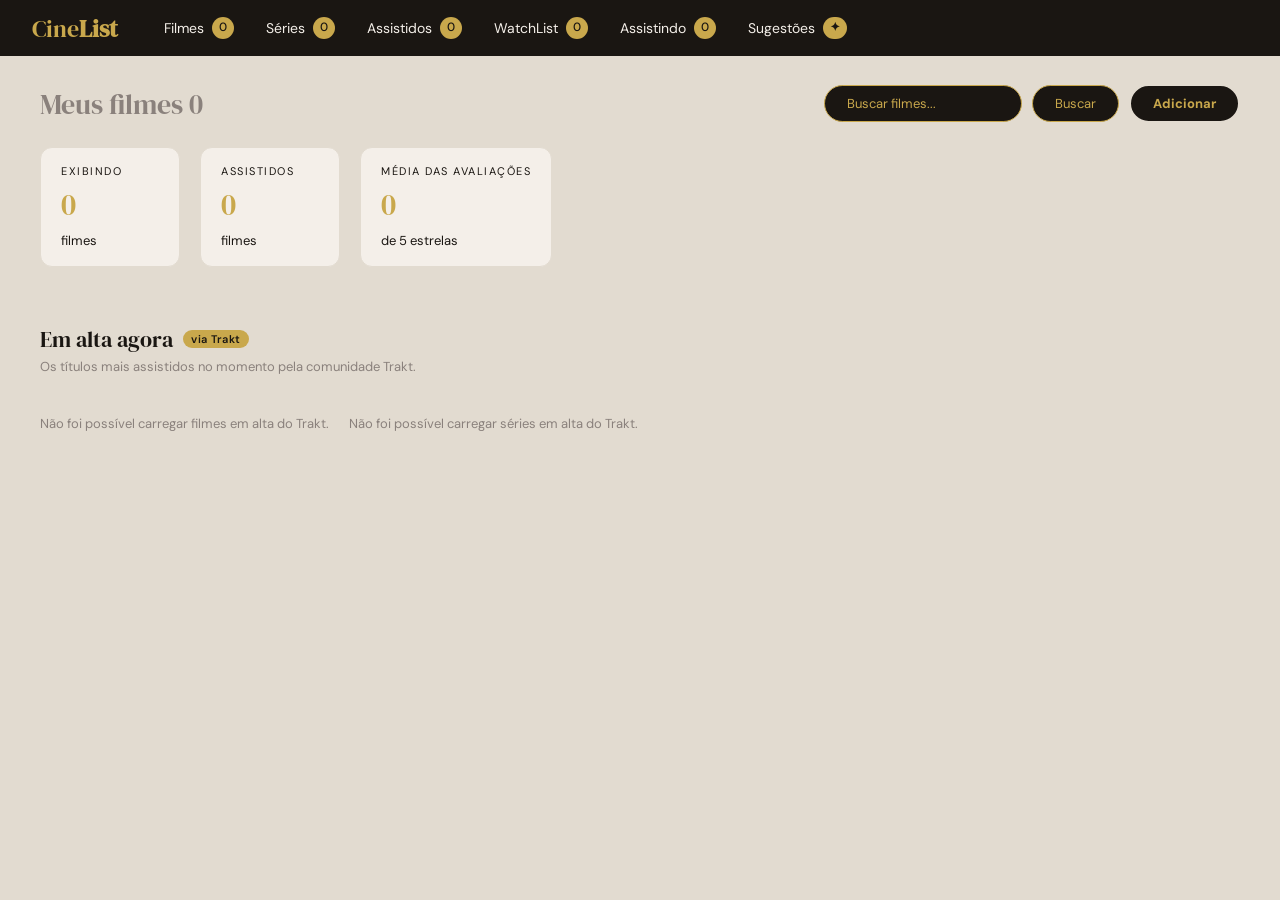
==== commit 136fbd8f: "melhorias" ====
--- a/index.html
+++ b/index.html
@@ -3,7 +3,7 @@
 <head>
     <meta charset="UTF-8">
     <meta name="viewport" content="width=device-width, initial-scale=1.0">
-    <title>CineList</title>
+    <title>CineList — Filmes</title>
     <link href="https://fonts.googleapis.com/css2?family=DM+Serif+Display:ital@0;1&family=DM+Sans:opsz,wght@9..40,300;9..40,400;9..40,500&display=swap" rel="stylesheet">
     <link rel="stylesheet" href="style.css">
 </head>
@@ -11,18 +11,18 @@
     <header class="header">
         <a href="index.html" class="logo-link"><h1>Cine<strong>List</strong></h1></a>
         <nav class="menu">
-            <a href="index.html">Filmes <span id="nav-count-filmes">0</span></a>
+            <a href="index.html" class="active">Filmes <span id="nav-count-filmes">0</span></a>
             <a href="series.html">Séries <span id="nav-count-series">0</span></a>
             <a href="assistidos.html">Assistidos <span id="nav-count-assistidos">0</span></a>
             <a href="watchlist.html">WatchList <span id="nav-count-watchlist">0</span></a>
             <a href="assistindo.html">Assistindo <span id="nav-count-assistindo">0</span></a>
-            <a href="sugestoes.html">Sugestões ✦</a>
+            <a href="sugestoes.html">Sugestões <span class="menu-star">✦</span></a>
         </nav>
     </header>
 
     <main>
         <div id="todos">
-            <h2>Todos os filmes <span id="contador">0</span></h2>
+            <h2>Meus filmes <span id="contador">0</span></h2>
             <div id="pesquisa">
                 <input type="text" id="buscador" placeholder="Buscar filmes...">
                 <button id="buscar">Buscar</button>
@@ -42,7 +42,7 @@
                 <span>filmes</span>
             </div>
             <div class="card">
-                <p class="label">Média das avaliações:</p>
+                <p class="label">Média das avaliações</p>
                 <h2>0</h2>
                 <span>de 5 estrelas</span>
             </div>
@@ -62,21 +62,13 @@
             <p id="suaNota"></p>
             <p id="infoExtra"></p>
 
-            <label>Nota geral</label>
+            <label>Sua nota</label>
             <div class="rating">
                 <span data-value="1">★</span>
                 <span data-value="2">★</span>
                 <span data-value="3">★</span>
                 <span data-value="4">★</span>
                 <span data-value="5">★</span>
-            </div>
-
-            <div id="secao-series" style="display:none;">
-                <hr style="border-color:var(--border); margin: 4px 0;">
-                <label>Temporadas</label>
-                <div class="seasons-tabs" id="seasons-tabs"></div>
-                <div id="episodios-lista"></div>
-                <p id="media-temporada" style="font-size:12px; color:var(--muted); text-align:right; margin-top:6px;"></p>
             </div>
 
             <label>Categoria</label>
@@ -101,4 +93,4 @@
     <script src="nav_counts.js"></script>
     <script src="script.js"></script>
 </body>
-</html>+</html>
--- a/style.css
+++ b/style.css
@@ -74,6 +74,12 @@
     font-size: 12px;
     font-weight: 500;
     line-height: 1.6;
+}
+
+.menu a .menu-star {
+    min-width: 22px;
+    justify-content: center;
+    font-weight: 700;
 }
 
 .menu a:hover span {
@@ -468,6 +474,120 @@
     font-size: 14px;
 }
 
+.vazio button,
+.feedback-filtro button {
+    background: transparent;
+    border: 1px solid var(--gold);
+    color: var(--gold);
+    border-radius: 999px;
+    padding: 8px 16px;
+    font-size: 13px;
+    cursor: pointer;
+    transition: background 0.15s, color 0.15s;
+}
+
+.vazio button:hover,
+.feedback-filtro button:hover {
+    background: var(--gold);
+    color: var(--ink);
+}
+
+.feedback-filtro {
+    margin: 0 0 18px;
+    padding: 14px 16px;
+    border: 1px solid rgba(201, 168, 76, 0.45);
+    border-radius: 14px;
+    background: linear-gradient(135deg, rgba(244, 239, 233, 0.95), rgba(234, 228, 220, 0.85));
+    display: flex;
+    align-items: center;
+    justify-content: space-between;
+    gap: 14px;
+    color: var(--ink);
+}
+
+.feedback-filtro p {
+    font-size: 14px;
+    color: var(--muted);
+}
+
+.watchlist-toolbar {
+    display: flex;
+    align-items: center;
+    justify-content: space-between;
+    gap: 16px;
+    margin-bottom: 16px;
+}
+
+.watchlist-hint {
+    color: var(--muted);
+    font-size: 14px;
+}
+
+.watchlist-controls {
+    display: flex;
+    gap: 10px;
+}
+
+.carousel-btn {
+    background: var(--ink);
+    color: var(--gold);
+    border: 1px solid var(--gold);
+    border-radius: 999px;
+    width: 40px;
+    height: 40px;
+    cursor: pointer;
+    transition: background 0.15s, color 0.15s, opacity 0.15s;
+}
+
+.carousel-btn:hover {
+    background: var(--gold);
+    color: var(--ink);
+}
+
+.carousel-btn:disabled {
+    opacity: 0.35;
+    cursor: not-allowed;
+}
+
+.filmes.watchlist-carousel {
+    flex-wrap: nowrap;
+    overflow-x: auto;
+    scroll-snap-type: x proximity;
+    padding-bottom: 8px;
+    scrollbar-width: thin;
+}
+
+.filmes.watchlist-carousel .movie {
+    flex: 0 0 200px;
+    scroll-snap-align: start;
+}
+
+.filmes.watchlist-carousel::-webkit-scrollbar {
+    height: 8px;
+}
+
+.filmes.watchlist-carousel::-webkit-scrollbar-thumb {
+    background: var(--gold);
+    border-radius: 999px;
+}
+
+.filmes.watchlist-carousel::-webkit-scrollbar-track {
+    background: rgba(138, 129, 124, 0.2);
+    border-radius: 999px;
+}
+
+@media (max-width: 780px) {
+    .watchlist-toolbar,
+    .feedback-filtro {
+        flex-direction: column;
+        align-items: stretch;
+    }
+
+    .watchlist-controls {
+        justify-content: flex-end;
+    }
+}
+
 .hidden {
     display: none !important;
 }
@@ -673,4 +793,4 @@
 .logo-link:hover h1 {
     opacity: 0.85;
     transition: opacity 0.15s;
-}+}
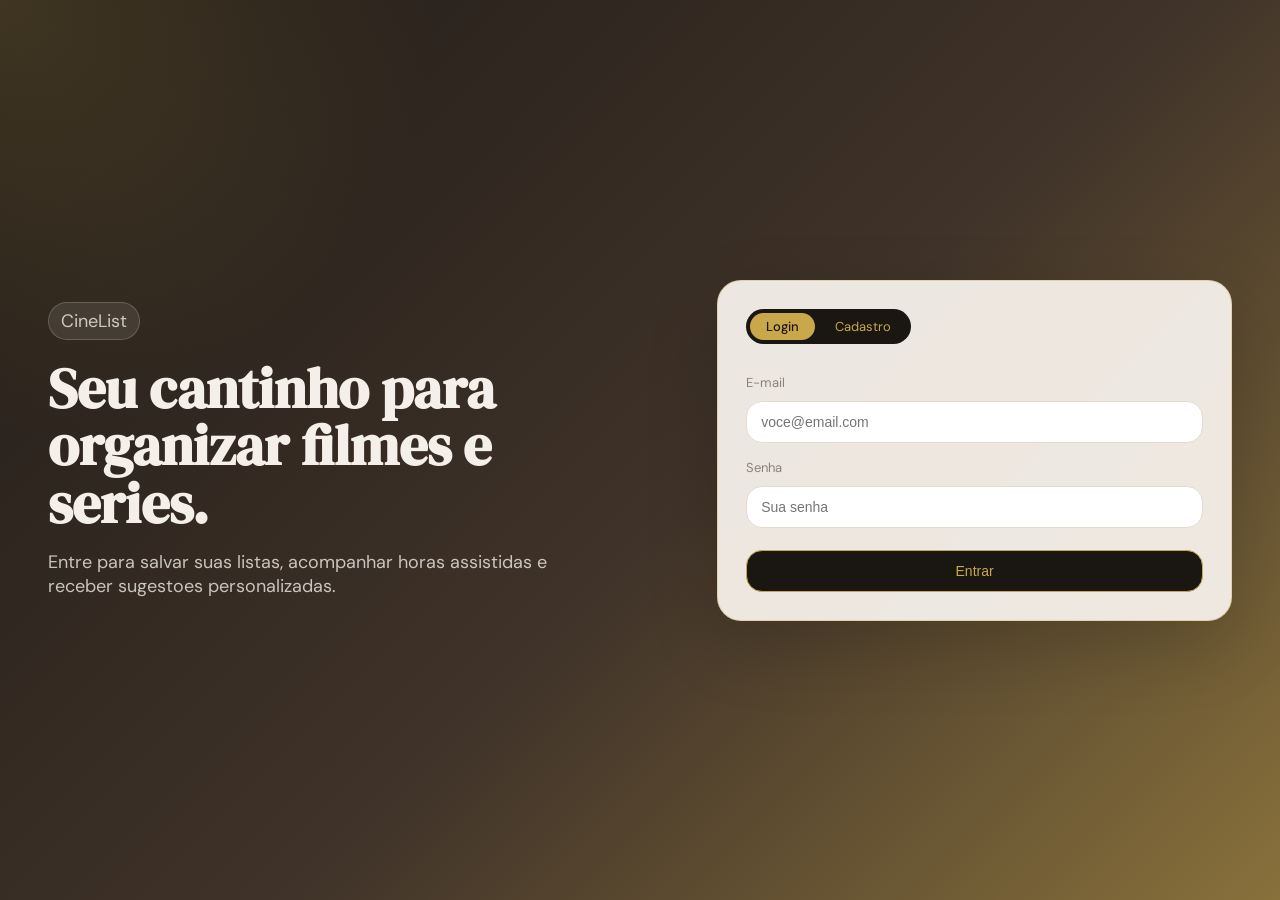
==== commit db8d909c: "ui page" ====
--- a/index.html
+++ b/index.html
@@ -8,10 +8,10 @@
     <link rel="stylesheet" href="style.css">
 </head>
 <body>
-    <header class="header">
+    <header class="header" role="banner">
         <a href="index.html" class="logo-link"><h1>Cine<strong>List</strong></h1></a>
         <nav class="menu">
-            <a href="index.html" class="active">Filmes <span id="nav-count-filmes">0</span></a>
+            <a href="index.html">Filmes <span id="nav-count-filmes">0</span></a>
             <a href="series.html">Séries <span id="nav-count-series">0</span></a>
             <a href="assistidos.html">Assistidos <span id="nav-count-assistidos">0</span></a>
             <a href="watchlist.html">WatchList <span id="nav-count-watchlist">0</span></a>
@@ -21,16 +21,17 @@
     </header>
 
     <main>
-        <div id="todos">
+        <section id="todos" aria-label="Resumo e busca de filmes">
             <h2>Meus filmes <span id="contador">0</span></h2>
-            <div id="pesquisa">
+            <div id="pesquisa" role="search" aria-label="Buscar filmes">
+                <label class="sr-only" for="buscador">Buscar filmes</label>
                 <input type="text" id="buscador" placeholder="Buscar filmes...">
-                <button id="buscar">Buscar</button>
+                <button id="buscar" type="button">Buscar</button>
                 <button type="button" id="adicionarModal">Adicionar</button>
             </div>
-        </div>
+        </section>
 
-        <div class="cards">
+        <section class="cards" aria-label="Indicadores da biblioteca de filmes">
             <div class="card">
                 <p class="label">Exibindo</p>
                 <h2>0</h2>
@@ -46,15 +47,15 @@
                 <h2>0</h2>
                 <span>de 5 estrelas</span>
             </div>
-        </div>
+        </section>
 
-        <div class="filtros"></div>
+        <section class="filtros" aria-label="Filtrar filmes por gênero"></section>
         <br>
-        <div class="filmes"></div>
+        <section class="filmes" aria-live="polite" aria-label="Lista de filmes"></section>
     </main>
 
-    <div id="modal">
-        <div class="modal-content">
+    <div id="modal" aria-hidden="true">
+        <div class="modal-content" role="dialog" aria-modal="true" aria-labelledby="tituloFilme">
             <h2 id="tituloFilme"></h2>
             <img id="posterDetalhe" style="width:100%; border-radius:10px;" alt="">
             <p id="descricaoFilme"></p>
@@ -90,6 +91,8 @@
         </div>
     </div>
 
+    <script src="auth.js"></script>
+    <script src="ui_shared.js"></script>
     <script src="nav_counts.js"></script>
     <script src="script.js"></script>
 </body>
--- a/style.css
+++ b/style.css
@@ -22,6 +22,43 @@
     font-size: 16px;
 }
 
+.sr-only {
+    position: absolute;
+    width: 1px;
+    height: 1px;
+    padding: 0;
+    margin: -1px;
+    overflow: hidden;
+    clip: rect(0, 0, 0, 0);
+    white-space: nowrap;
+    border: 0;
+}
+
+.skip-link {
+    position: absolute;
+    top: -48px;
+    left: 16px;
+    background: var(--ink);
+    color: var(--gold);
+    border: 1px solid var(--gold);
+    border-radius: 999px;
+    padding: 10px 14px;
+    text-decoration: none;
+    z-index: 999999;
+}
+
+.skip-link:focus {
+    top: 16px;
+}
+
+.auth-page {
+    min-height: 100vh;
+    background:
+        radial-gradient(circle at top left, rgba(201, 168, 76, 0.18), transparent 28%),
+        linear-gradient(135deg, #201b17, #403329 55%, #c9a84c 140%);
+    color: var(--card-bg);
+}
+
 /* ---- HEADER ---- */
 .header {
     background-color: var(--ink);
@@ -45,6 +82,30 @@
     display: flex;
     gap: 4px;
     flex: 1;
+    align-items: center;
+}
+
+.menu-toggle {
+    display: none;
+    width: 42px;
+    height: 42px;
+    border-radius: 12px;
+    border: 1px solid rgba(201, 168, 76, 0.45);
+    background: transparent;
+    color: var(--gold);
+    align-items: center;
+    justify-content: center;
+    gap: 4px;
+    flex-direction: column;
+    cursor: pointer;
+}
+
+.menu-toggle span {
+    display: block;
+    width: 18px;
+    height: 2px;
+    background: currentColor;
+    border-radius: 999px;
 }
 
 .menu a {
@@ -66,6 +127,23 @@
     background: var(--gold);
 }
 
+.menu a:focus-visible,
+.auth-trigger:focus-visible,
+.toggle-btn:focus-visible,
+.carousel-btn:focus-visible,
+.categoria-chip:focus-visible,
+.modal-actions button:focus-visible,
+.menu-toggle:focus-visible,
+.movie:focus-visible,
+.rating [data-value]:focus-visible,
+.ep-star:focus-visible,
+#buscador:focus-visible,
+#buscar:focus-visible,
+#adicionarModal:focus-visible {
+    outline: 3px solid rgba(201, 168, 76, 0.45);
+    outline-offset: 3px;
+}
+
 .menu a span {
     background-color: var(--gold);
     color: var(--ink);
@@ -85,6 +163,237 @@
 .menu a:hover span {
     background: #000000;
     color: var(--card-bg);
+}
+
+.auth-user {
+    margin-left: auto;
+    position: relative;
+    display: flex;
+    align-items: center;
+}
+
+.auth-trigger {
+    background: transparent;
+    border: 1px solid rgba(201, 168, 76, 0.35);
+    border-radius: 999px;
+    padding: 6px 10px 6px 8px;
+    display: flex;
+    align-items: center;
+    gap: 10px;
+    cursor: pointer;
+    color: var(--card-bg);
+    min-width: 132px;
+}
+
+.auth-trigger:hover {
+    background: rgba(201, 168, 76, 0.1);
+}
+
+.auth-avatar {
+    width: 34px;
+    height: 34px;
+    border-radius: 50%;
+    border: 1px solid rgba(201, 168, 76, 0.45);
+    background: rgba(244, 239, 233, 0.08);
+    position: relative;
+    display: inline-flex;
+    align-items: center;
+    justify-content: center;
+    flex-shrink: 0;
+}
+
+.auth-avatar-head {
+    position: absolute;
+    top: 6px;
+    width: 9px;
+    height: 9px;
+    border-radius: 50%;
+    background: var(--gold);
+}
+
+.auth-avatar-body {
+    position: absolute;
+    bottom: 5px;
+    width: 16px;
+    height: 10px;
+    border-radius: 10px 10px 6px 6px;
+    background: var(--gold);
+}
+
+.auth-user-meta {
+    display: flex;
+    flex-direction: column;
+    align-items: flex-start;
+    line-height: 1.05;
+}
+
+.auth-user-label {
+    font-size: 10px;
+    text-transform: uppercase;
+    letter-spacing: 1px;
+    color: rgba(244, 239, 233, 0.6);
+    height: 15px;
+}
+
+.auth-user-name {
+    color: var(--card-bg);
+    font-size: 13px;
+    max-width: 120px;
+    white-space: nowrap;
+    overflow: hidden;
+    text-overflow: ellipsis;
+}
+
+.auth-dropdown {
+    position: absolute;
+    top: calc(100% + 10px);
+    right: 0;
+    min-width: 210px;
+    background: rgba(26, 22, 18, 0.98);
+    border: 1px solid rgba(201, 168, 76, 0.3);
+    border-radius: 18px;
+    padding: 8px;
+    box-shadow: 0 20px 40px rgba(0, 0, 0, 0.25);
+    display: flex;
+    flex-direction: column;
+    gap: 4px;
+    z-index: 40;
+}
+
+.auth-dropdown-item {
+    background: transparent;
+    border: none;
+    color: var(--card-bg);
+    text-align: left;
+    padding: 10px 12px;
+    border-radius: 12px;
+    cursor: pointer;
+    font-size: 14px;
+}
+
+.auth-dropdown-item:hover {
+    background: rgba(201, 168, 76, 0.14);
+}
+
+.auth-dropdown-danger {
+    color: #f2b5a9;
+}
+
+.auth-dropdown-danger:hover {
+    background: rgba(192, 57, 43, 0.15);
+    color: #ffd7cf;
+}
+
+.auth-shell {
+    min-height: 100vh;
+    display: grid;
+    grid-template-columns: 1.1fr 0.9fr;
+    gap: 40px;
+    align-items: center;
+    padding: 48px;
+}
+
+.auth-hero {
+    max-width: 560px;
+}
+
+.auth-kicker {
+    display: inline-flex;
+    padding: 6px 12px;
+    border-radius: 999px;
+    background: rgba(244, 239, 233, 0.1);
+    border: 1px solid rgba(244, 239, 233, 0.2);
+    color: var(--gold);
+    margin-bottom: 20px;
+    font-size: 13px;
+}
+
+.auth-hero h1 {
+    font-family: 'DM Serif Display', serif;
+    font-size: 56px;
+    line-height: 1.02;
+    margin-bottom: 18px;
+}
+
+.auth-hero p {
+    font-size: 18px;
+    color: rgba(244, 239, 233, 0.78);
+    max-width: 520px;
+}
+
+.auth-card {
+    background: rgba(244, 239, 233, 0.96);
+    color: var(--ink);
+    border: 1px solid rgba(201, 168, 76, 0.35);
+    border-radius: 24px;
+    padding: 28px;
+    box-shadow: 0 24px 70px rgba(0, 0, 0, 0.18);
+}
+
+.auth-tabs {
+    display: inline-flex;
+    background: var(--ink);
+    border-radius: 999px;
+    padding: 4px;
+    gap: 4px;
+    margin-bottom: 24px;
+}
+
+.auth-form {
+    display: flex;
+    flex-direction: column;
+    gap: 10px;
+}
+
+.auth-form label {
+    font-size: 13px;
+    color: var(--muted);
+    margin-top: 6px;
+}
+
+.auth-form input {
+    border: 1px solid var(--border);
+    border-radius: 16px;
+    padding: 12px 14px;
+    font-size: 14px;
+    background: #fff;
+    color: var(--ink);
+    outline: none;
+}
+
+.auth-form input:focus {
+    border-color: var(--gold);
+    box-shadow: 0 0 0 3px rgba(201, 168, 76, 0.14);
+}
+
+.auth-form button[type="submit"] {
+    margin-top: 12px;
+    background: var(--ink);
+    color: var(--gold);
+    border: 1px solid var(--gold);
+    border-radius: 16px;
+    padding: 12px 16px;
+    font-size: 14px;
+    cursor: pointer;
+}
+
+.auth-form button[type="submit"]:hover {
+    background: var(--gold);
+    color: var(--ink);
+}
+
+.auth-feedback {
+    margin-top: 16px;
+    padding: 12px 14px;
+    border-radius: 14px;
+    background: rgba(26, 22, 18, 0.06);
+    color: var(--ink);
+    font-size: 14px;
+}
+
+.auth-feedback-erro {
+    background: rgba(192, 57, 43, 0.1);
+    color: #8e2d21;
 }
 
 /* ---- MAIN ---- */
@@ -110,6 +419,14 @@
     display: flex;
     gap: 10px;
     align-items: center;
+}
+
+.page-intro {
+    margin-bottom: 24px;
+}
+
+.toggle-group {
+    gap: 8px;
 }
 
 /* ---- BOTÕES DE PESQUISA ---- */
@@ -263,6 +580,9 @@
     display: flex;
     flex-direction: column;
     gap: 8px;
+    text-align: left;
+    font-family: inherit;
+    appearance: none;
 }
 
 .movie:hover {
@@ -385,13 +705,80 @@
 }
 
 .modal-content select {
-    padding: 10px;
-    border-radius: 10px;
+    display: none;
+}
+
+.categoria-choices {
+    display: flex;
+    flex-wrap: wrap;
+    gap: 10px;
+}
+
+.categoria-chip {
     border: 1px solid var(--border);
-    background: white;
+    background: rgba(255, 255, 255, 0.7);
+    color: var(--ink);
+    border-radius: 999px;
+    padding: 10px 14px;
     font-family: 'DM Sans', sans-serif;
-    font-size: 14px;
-    color: var(--ink);
+    font-size: 13px;
+    font-weight: 700;
+    cursor: pointer;
+    transition: transform 0.16s ease, border-color 0.16s ease, background-color 0.16s ease, color 0.16s ease, box-shadow 0.16s ease;
+}
+
+.categoria-chip:hover {
+    transform: translateY(-1px);
+    box-shadow: 0 8px 18px rgba(0, 0, 0, 0.08);
+}
+
+.categoria-chip[data-category-value="favorito"] {
+    background-color: rgba(201, 168, 76, 0.08);
+    border-color: rgba(201, 168, 76, 0.25);
+    color: #8c6a17;
+}
+
+.categoria-chip[data-category-value="assistido"] {
+    background-color: rgba(74, 144, 226, 0.08);
+    border-color: rgba(74, 144, 226, 0.24);
+    color: #2f6fb3;
+}
+
+.categoria-chip[data-category-value="assistindo"] {
+    background-color: rgba(46, 204, 113, 0.08);
+    border-color: rgba(46, 204, 113, 0.24);
+    color: #1f8f4d;
+}
+
+.categoria-chip[data-category-value="quero-ver"] {
+    background-color: rgba(192, 57, 43, 0.07);
+    border-color: rgba(192, 57, 43, 0.2);
+    color: #9b2c20;
+}
+
+.categoria-chip.active {
+    transform: translateY(-1px);
+    box-shadow: 0 10px 20px rgba(0, 0, 0, 0.1);
+}
+
+.categoria-chip.active[data-category-value="favorito"] {
+    background-color: rgba(201, 168, 76, 0.18);
+    border-color: rgba(201, 168, 76, 0.55);
+}
+
+.categoria-chip.active[data-category-value="assistido"] {
+    background-color: rgba(74, 144, 226, 0.16);
+    border-color: rgba(74, 144, 226, 0.48);
+}
+
+.categoria-chip.active[data-category-value="assistindo"] {
+    background-color: rgba(46, 204, 113, 0.16);
+    border-color: rgba(46, 204, 113, 0.48);
+}
+
+.categoria-chip.active[data-category-value="quero-ver"] {
+    background-color: rgba(192, 57, 43, 0.14);
+    border-color: rgba(192, 57, 43, 0.4);
 }
 
 .modal-actions {
@@ -435,13 +822,13 @@
     to { opacity: 1; transform: translateY(0); }
 }
 
-.menu a.ativo {
+.menu a.active {
     background: var(--gold);
     color: var(--ink);
     font-weight: 500;
 }
 
-.menu a.ativo span {
+.menu a.active span {
     background: var(--ink);
     color: var(--gold);
 }
@@ -528,6 +915,25 @@
     gap: 10px;
 }
 
+.watchlist-progress {
+    width: 100%;
+    height: 6px;
+    border-radius: 999px;
+    background: rgba(138, 129, 124, 0.18);
+    overflow: hidden;
+    margin-bottom: 18px;
+}
+
+.watchlist-progress-bar {
+    width: 100%;
+    height: 100%;
+    transform-origin: left center;
+    transform: scaleX(0.08);
+    background: linear-gradient(90deg, rgba(201, 168, 76, 0.7), rgba(201, 168, 76, 1));
+    border-radius: 999px;
+    transition: transform 0.2s ease;
+}
+
 .carousel-btn {
     background: var(--ink);
     color: var(--gold);
@@ -552,9 +958,10 @@
 .filmes.watchlist-carousel {
     flex-wrap: nowrap;
     overflow-x: auto;
-    scroll-snap-type: x proximity;
-    padding-bottom: 8px;
+    scroll-snap-type: x mandatory;
+    padding: 8px 4px 12px;
     scrollbar-width: thin;
+    cursor: grab;
 }
 
 .filmes.watchlist-carousel .movie {
@@ -562,6 +969,19 @@
     scroll-snap-align: start;
 }
 
+.filmes.watchlist-carousel .movie:hover {
+    transform: translateY(-8px) scale(1.02);
+}
+
+.filmes.watchlist-carousel.is-dragging {
+    cursor: grabbing;
+    scroll-snap-type: none;
+}
+
+.filmes.watchlist-carousel.is-dragging .movie {
+    pointer-events: none;
+}
+
 .filmes.watchlist-carousel::-webkit-scrollbar {
     height: 8px;
 }
@@ -577,6 +997,38 @@
 }
 
 @media (max-width: 780px) {
+    .header {
+        height: auto;
+        min-height: 56px;
+        padding: 14px 18px;
+        flex-wrap: wrap;
+        gap: 14px;
+    }
+
+    .menu-toggle {
+        display: inline-flex;
+        margin-left: auto;
+    }
+
+    .menu {
+        display: none;
+        width: 100%;
+        flex-direction: column;
+        align-items: stretch;
+        gap: 8px;
+        padding-bottom: 8px;
+    }
+
+    .header.menu-open .menu {
+        display: flex;
+    }
+
+    .menu a {
+        justify-content: space-between;
+        width: 100%;
+        padding: 10px 14px;
+    }
+
     .watchlist-toolbar,
     .feedback-filtro {
         flex-direction: column;
@@ -584,6 +1036,50 @@
     }
 
     .watchlist-controls {
+        justify-content: flex-end;
+    }
+
+    .auth-shell {
+        grid-template-columns: 1fr;
+        padding: 24px;
+    }
+
+    .auth-hero h1 {
+        font-size: 38px;
+    }
+
+    main {
+        padding: 24px 18px;
+    }
+
+    #todos {
+        flex-direction: column;
+        align-items: stretch;
+        gap: 16px;
+    }
+
+    #pesquisa {
+        flex-wrap: wrap;
+    }
+
+    #buscador,
+    #buscar,
+    #adicionarModal {
+        width: 100%;
+    }
+
+    .filmes {
+        justify-content: center;
+    }
+
+    .movie,
+    .filmes.watchlist-carousel .movie {
+        width: min(100%, 280px);
+        flex-basis: min(100%, 280px);
+    }
+
+    .auth-user {
+        width: 100%;
         justify-content: flex-end;
     }
 }
@@ -645,6 +1141,14 @@
     background: var(--gold);
     color: var(--ink);
     font-weight: 500;
+}
+
+.suggestion-meta {
+    margin-bottom: 24px;
+}
+
+.suggestion-trending {
+    margin-top: 40px;
 }
 
 .badge-tipo {
